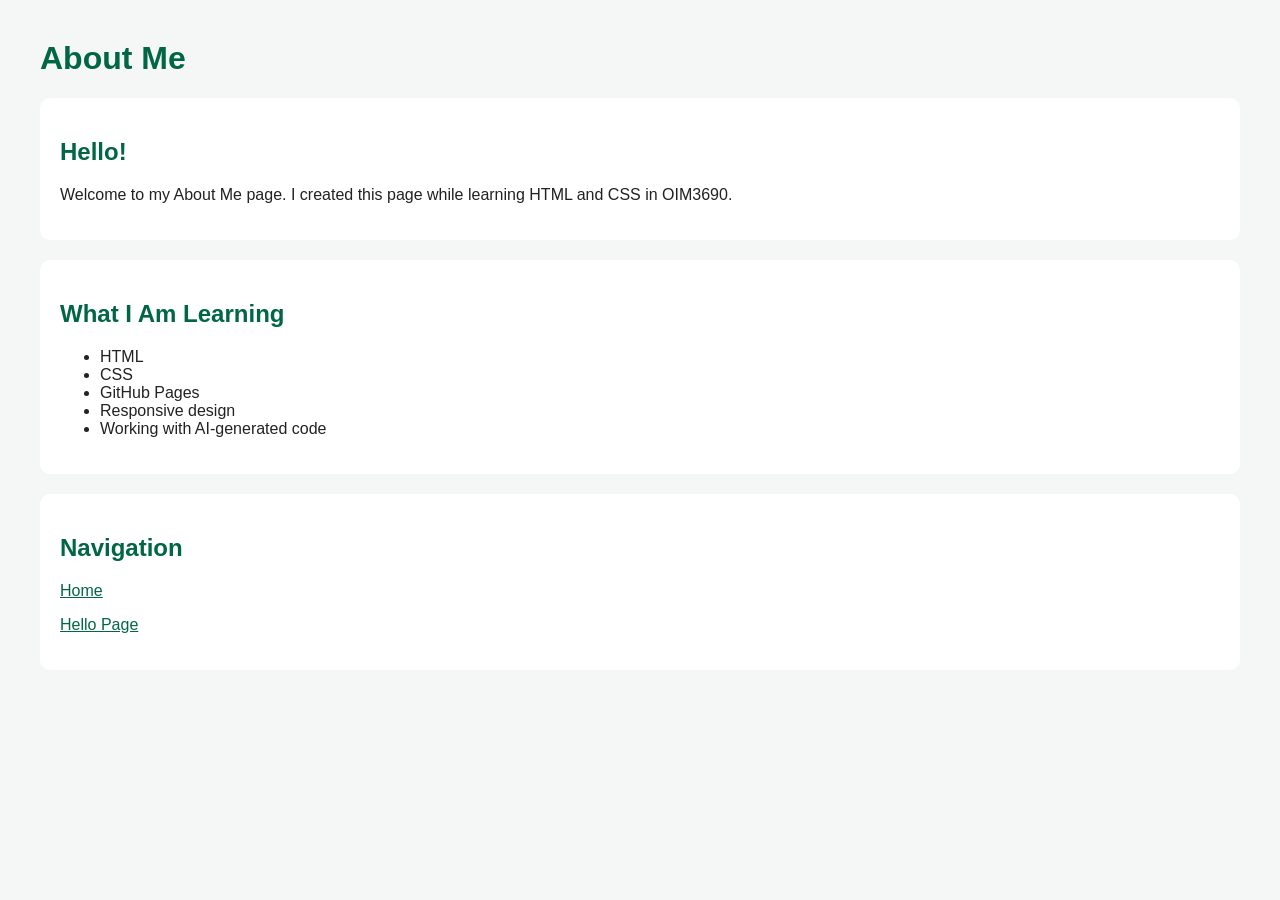
==== about-me.html @ 1d38023b "Add About Me page with HTML and CSS" ====
<!DOCTYPE html>
<html lang="en">

<head>
    <meta charset="UTF-8">
    <meta name="viewport" content="width=device-width, initial-scale=1.0">
    <title>About Me</title>

    <style>
        body {
            font-family: Arial, sans-serif;
            background-color: #f4f7f5;
            color: #222222;
            margin: 40px;
        }

        h1 {
            color: #006644;
        }

        h2 {
            color: #006644;
        }

        section {
            background-color: white;
            padding: 20px;
            margin-bottom: 20px;
            border-radius: 10px;
        }

        a {
            color: #006644;
        }

        a:hover {
            text-decoration: none;
        }
    </style>
</head>

<body>

    <h1>About Me</h1>

    <section>
        <h2>Hello!</h2>
        <p>
            Welcome to my About Me page. I created this page
            while learning HTML and CSS in OIM3690.
        </p>
    </section>

    <section>
        <h2>What I Am Learning</h2>
        <ul>
            <li>HTML</li>
            <li>CSS</li>
            <li>GitHub Pages</li>
            <li>Responsive design</li>
            <li>Working with AI-generated code</li>
        </ul>
    </section>

    <section>
        <h2>Navigation</h2>
        <p><a href="index.html">Home</a></p>
        <p><a href="hello.html">Hello Page</a></p>
    </section>

</body>
</html>
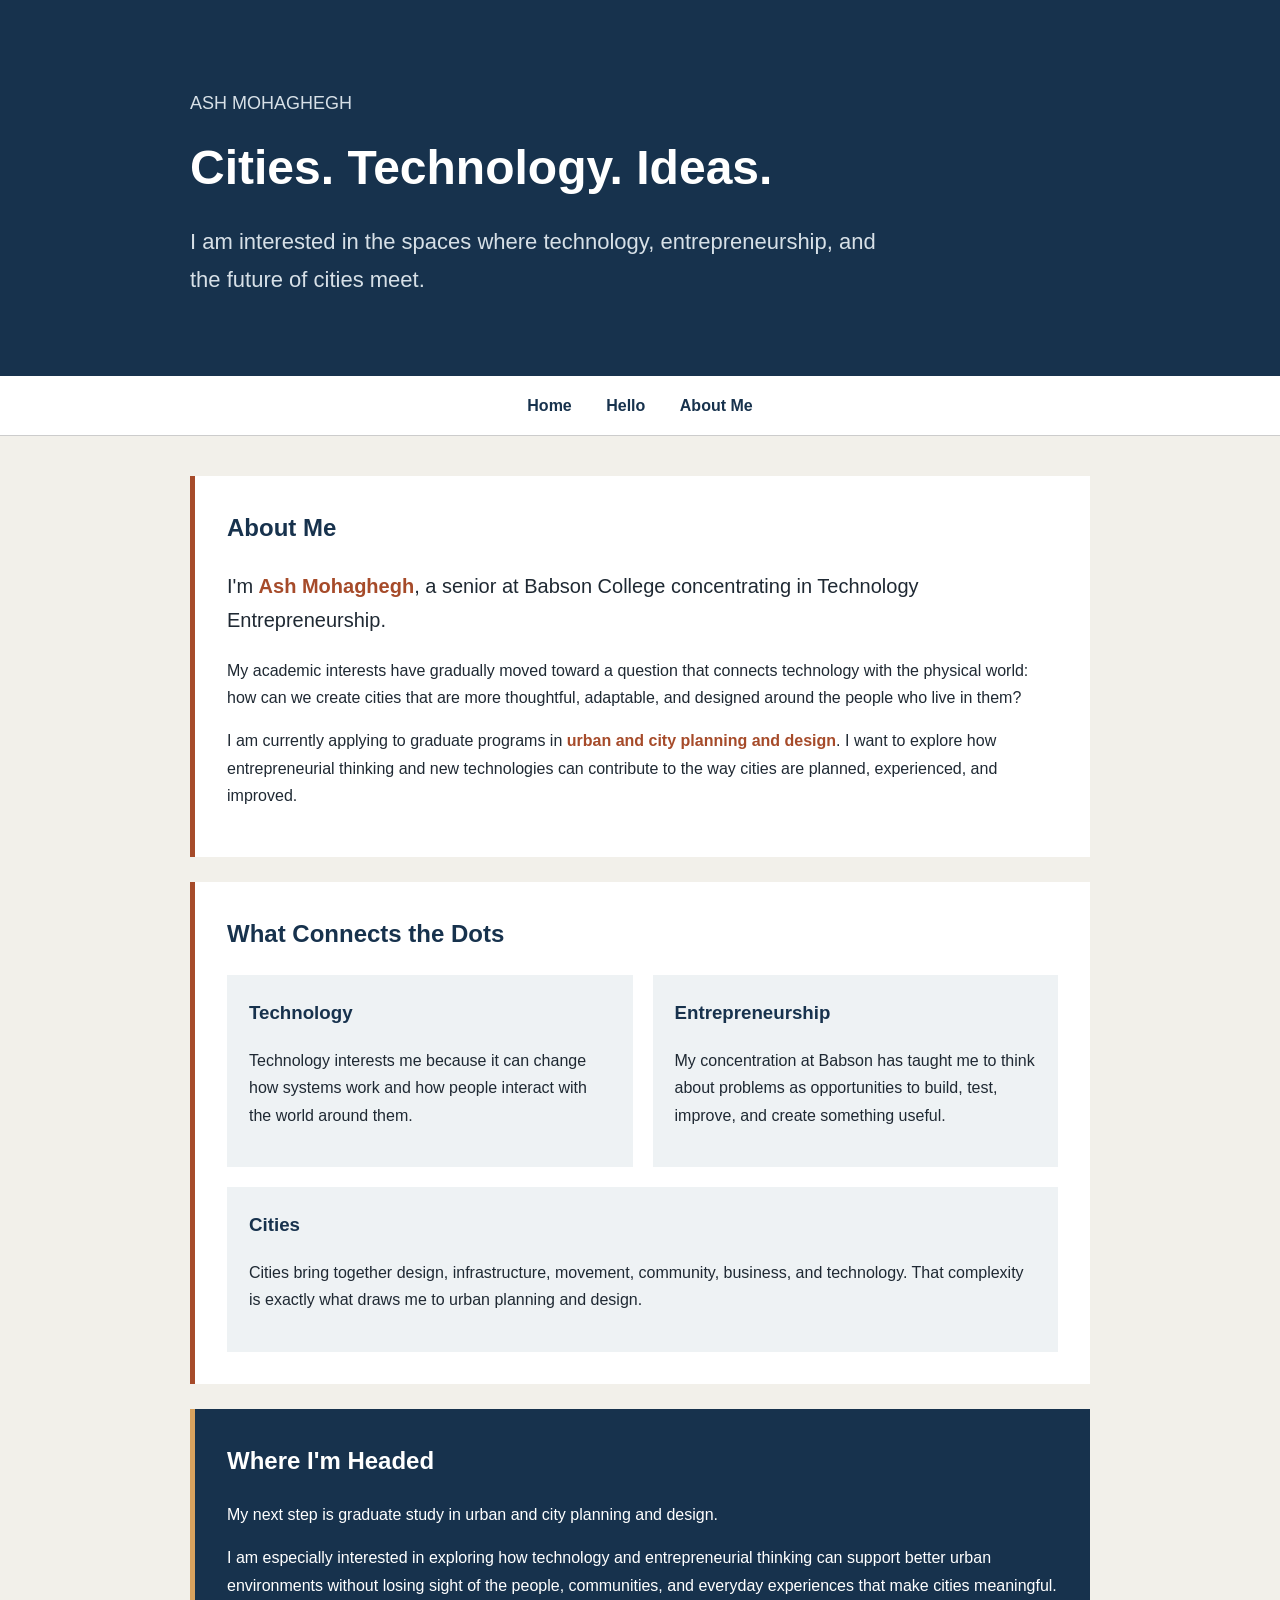
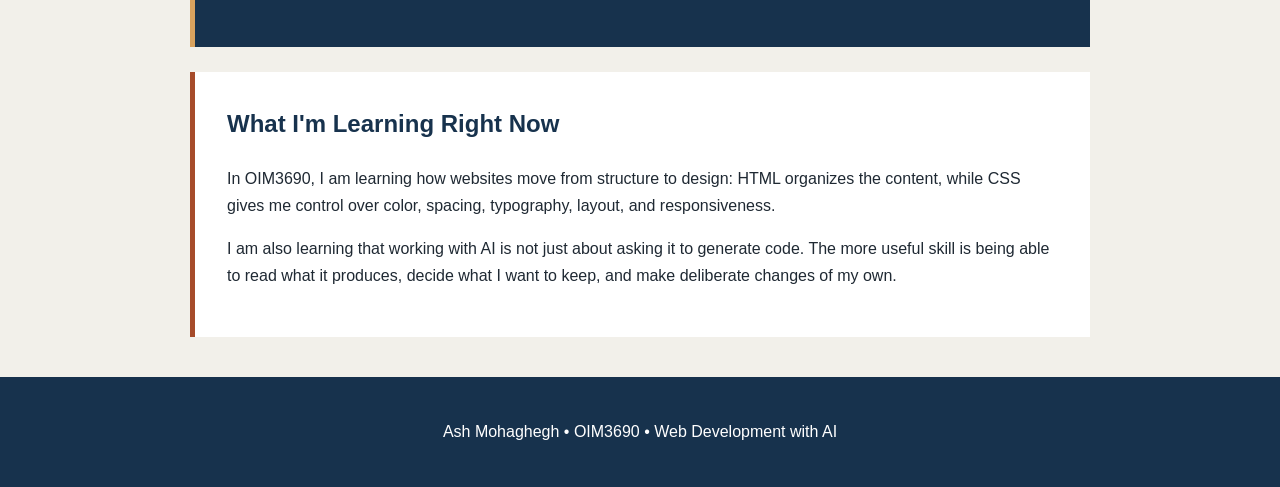
==== commit 0644fbbf: "Update About Me page with new content and styles" ====
--- a/about-me.html
+++ b/about-me.html
@@ -4,69 +4,309 @@
 <head>
     <meta charset="UTF-8">
     <meta name="viewport" content="width=device-width, initial-scale=1.0">
-    <title>About Me</title>
+
+    <title>About Ash Mohaghegh</title>
 
     <style>
+
         body {
-            font-family: Arial, sans-serif;
-            background-color: #f4f7f5;
-            color: #222222;
-            margin: 40px;
+            margin: 0;
+            font-family: Arial, Helvetica, sans-serif;
+            background-color: #f2f0ea;
+            color: #1f2933;
+            line-height: 1.7;
+        }
+
+        header {
+            background-color: #17324d;
+            color: white;
+            padding: 70px 25px;
+        }
+
+        .header-content {
+            max-width: 900px;
+            margin: auto;
+        }
+
+        header p {
+            color: #d7e0e7;
+            font-size: 18px;
+            margin-bottom: 8px;
         }
 
         h1 {
-            color: #006644;
-        }
-
-        h2 {
-            color: #006644;
+            font-size: 48px;
+            margin: 0;
+        }
+
+        .tagline {
+            font-size: 22px;
+            margin-top: 15px;
+            max-width: 700px;
+        }
+
+        nav {
+            background-color: #ffffff;
+            text-align: center;
+            padding: 16px;
+            border-bottom: 1px solid #cccccc;
+        }
+
+        nav a {
+            color: #17324d;
+            text-decoration: none;
+            font-weight: bold;
+            margin: 0 15px;
+        }
+
+        nav a:hover {
+            color: #a64b2a;
+        }
+
+        main {
+            max-width: 900px;
+            margin: 40px auto;
+            padding: 0 20px;
         }
 
         section {
             background-color: white;
-            padding: 20px;
-            margin-bottom: 20px;
-            border-radius: 10px;
-        }
-
-        a {
-            color: #006644;
-        }
-
-        a:hover {
-            text-decoration: none;
-        }
+            padding: 32px;
+            margin-bottom: 25px;
+            border-left: 5px solid #a64b2a;
+        }
+
+        h2 {
+            color: #17324d;
+            margin-top: 0;
+        }
+
+        .intro {
+            font-size: 20px;
+        }
+
+        .highlight {
+            color: #a64b2a;
+            font-weight: bold;
+        }
+
+        .path {
+            display: flex;
+            gap: 20px;
+            flex-wrap: wrap;
+        }
+
+        .path-card {
+            flex: 1;
+            min-width: 220px;
+            background-color: #eef2f4;
+            padding: 22px;
+        }
+
+        .path-card h3 {
+            color: #17324d;
+            margin-top: 0;
+        }
+
+        .current-focus {
+            background-color: #17324d;
+            color: white;
+            border-left: 5px solid #d8a25e;
+        }
+
+        .current-focus h2 {
+            color: white;
+        }
+
+        footer {
+            background-color: #17324d;
+            color: white;
+            text-align: center;
+            padding: 25px;
+            margin-top: 40px;
+        }
+
+        @media (max-width: 600px) {
+
+            h1 {
+                font-size: 36px;
+            }
+
+            .tagline {
+                font-size: 18px;
+            }
+
+            nav a {
+                display: block;
+                margin: 8px 0;
+            }
+
+            .path {
+                display: block;
+            }
+
+            .path-card {
+                margin-bottom: 15px;
+            }
+        }
+
     </style>
 </head>
 
 <body>
 
-    <h1>About Me</h1>
-
-    <section>
-        <h2>Hello!</h2>
-        <p>
-            Welcome to my About Me page. I created this page
-            while learning HTML and CSS in OIM3690.
-        </p>
-    </section>
-
-    <section>
-        <h2>What I Am Learning</h2>
-        <ul>
-            <li>HTML</li>
-            <li>CSS</li>
-            <li>GitHub Pages</li>
-            <li>Responsive design</li>
-            <li>Working with AI-generated code</li>
-        </ul>
-    </section>
-
-    <section>
-        <h2>Navigation</h2>
-        <p><a href="index.html">Home</a></p>
-        <p><a href="hello.html">Hello Page</a></p>
-    </section>
+    <header>
+
+        <div class="header-content">
+
+            <p>ASH MOHAGHEGH</p>
+
+            <h1>Cities. Technology. Ideas.</h1>
+
+            <p class="tagline">
+                I am interested in the spaces where technology,
+                entrepreneurship, and the future of cities meet.
+            </p>
+
+        </div>
+
+    </header>
+
+
+    <nav>
+        <a href="index.html">Home</a>
+        <a href="hello.html">Hello</a>
+        <a href="about-me.html">About Me</a>
+    </nav>
+
+
+    <main>
+
+        <section>
+
+            <h2>About Me</h2>
+
+            <p class="intro">
+                I'm <span class="highlight">Ash Mohaghegh</span>,
+                a senior at Babson College concentrating in
+                Technology Entrepreneurship.
+            </p>
+
+            <p>
+                My academic interests have gradually moved toward a
+                question that connects technology with the physical
+                world: how can we create cities that are more thoughtful,
+                adaptable, and designed around the people who live in them?
+            </p>
+
+            <p>
+                I am currently applying to graduate programs in
+                <span class="highlight">urban and city planning and design</span>.
+                I want to explore how entrepreneurial thinking and new
+                technologies can contribute to the way cities are planned,
+                experienced, and improved.
+            </p>
+
+        </section>
+
+
+        <section>
+
+            <h2>What Connects the Dots</h2>
+
+            <div class="path">
+
+                <div class="path-card">
+
+                    <h3>Technology</h3>
+
+                    <p>
+                        Technology interests me because it can change
+                        how systems work and how people interact with
+                        the world around them.
+                    </p>
+
+                </div>
+
+
+                <div class="path-card">
+
+                    <h3>Entrepreneurship</h3>
+
+                    <p>
+                        My concentration at Babson has taught me to
+                        think about problems as opportunities to build,
+                        test, improve, and create something useful.
+                    </p>
+
+                </div>
+
+
+                <div class="path-card">
+
+                    <h3>Cities</h3>
+
+                    <p>
+                        Cities bring together design, infrastructure,
+                        movement, community, business, and technology.
+                        That complexity is exactly what draws me to
+                        urban planning and design.
+                    </p>
+
+                </div>
+
+            </div>
+
+        </section>
+
+
+        <section class="current-focus">
+
+            <h2>Where I'm Headed</h2>
+
+            <p>
+                My next step is graduate study in urban and city
+                planning and design.
+            </p>
+
+            <p>
+                I am especially interested in exploring how technology
+                and entrepreneurial thinking can support better urban
+                environments without losing sight of the people,
+                communities, and everyday experiences that make cities
+                meaningful.
+            </p>
+
+        </section>
+
+
+        <section>
+
+            <h2>What I'm Learning Right Now</h2>
+
+            <p>
+                In OIM3690, I am learning how websites move from
+                structure to design: HTML organizes the content,
+                while CSS gives me control over color, spacing,
+                typography, layout, and responsiveness.
+            </p>
+
+            <p>
+                I am also learning that working with AI is not just
+                about asking it to generate code. The more useful skill
+                is being able to read what it produces, decide what I
+                want to keep, and make deliberate changes of my own.
+            </p>
+
+        </section>
+
+    </main>
+
+
+    <footer>
+        <p>Ash Mohaghegh • OIM3690 • Web Development with AI</p>
+    </footer>
 
 </body>
+
 </html>
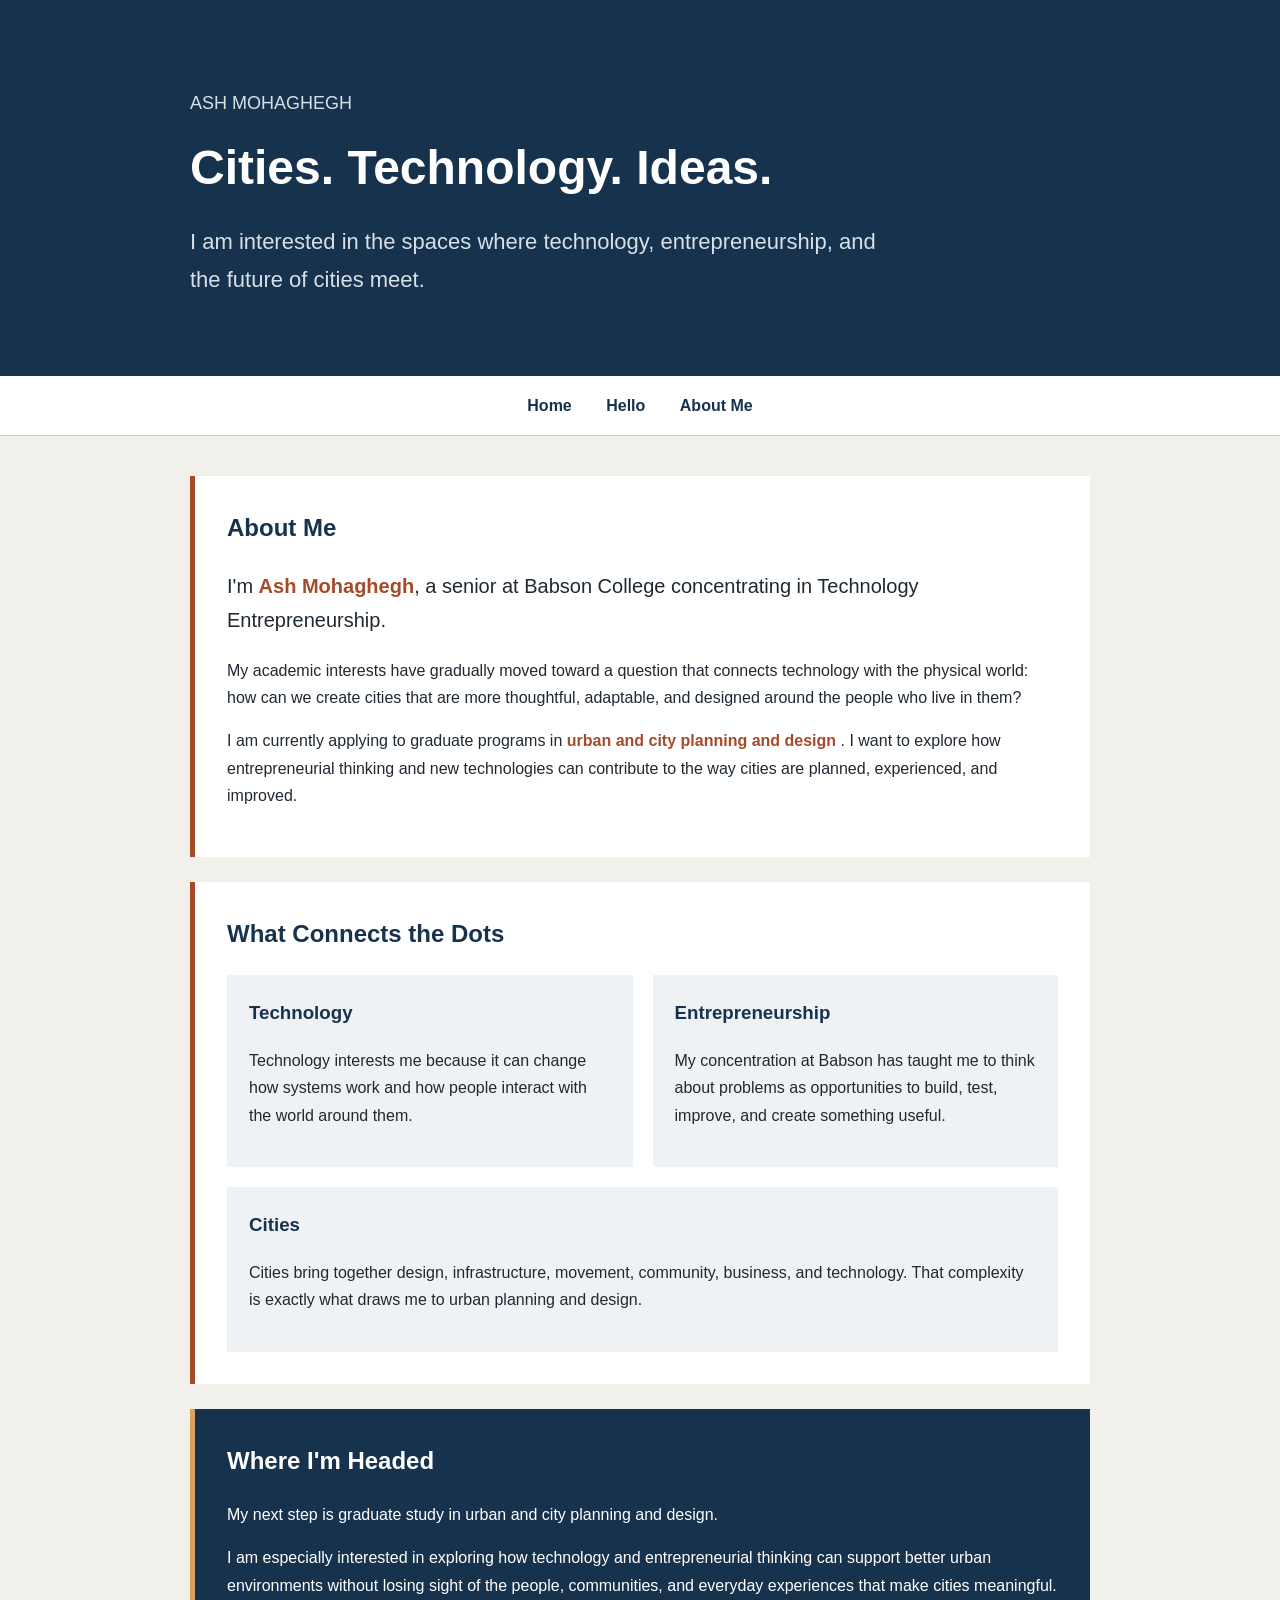
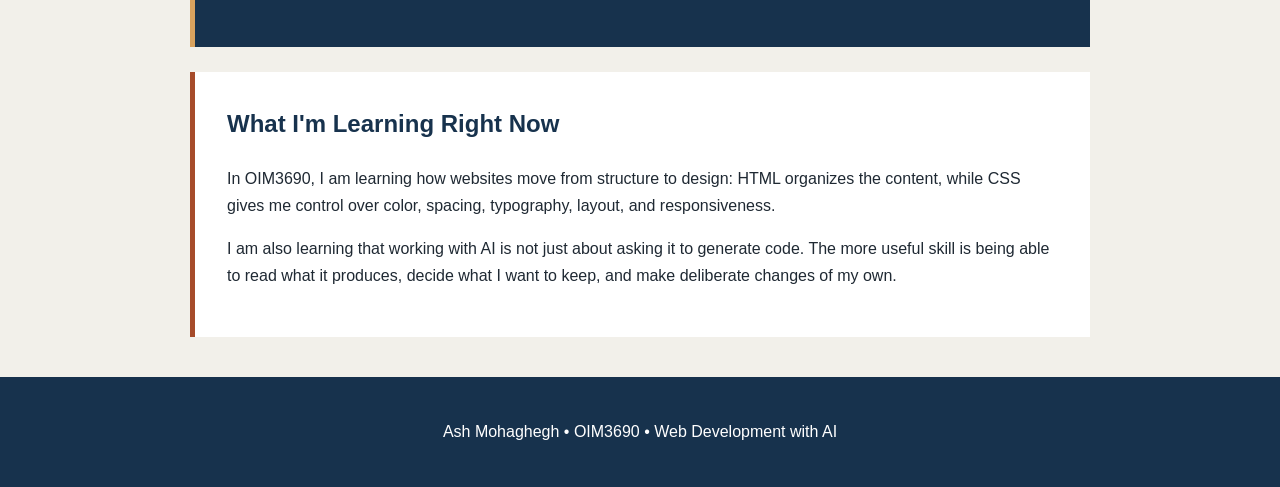
==== commit 22472a92: "Refactor CSS by linking external stylesheet Removed internal CSS styles and linked external styleshe" ====
--- a/about-me.html
+++ b/about-me.html
@@ -7,150 +7,7 @@
 
     <title>About Ash Mohaghegh</title>
 
-    <style>
-
-        body {
-            margin: 0;
-            font-family: Arial, Helvetica, sans-serif;
-            background-color: #f2f0ea;
-            color: #1f2933;
-            line-height: 1.7;
-        }
-
-        header {
-            background-color: #17324d;
-            color: white;
-            padding: 70px 25px;
-        }
-
-        .header-content {
-            max-width: 900px;
-            margin: auto;
-        }
-
-        header p {
-            color: #d7e0e7;
-            font-size: 18px;
-            margin-bottom: 8px;
-        }
-
-        h1 {
-            font-size: 48px;
-            margin: 0;
-        }
-
-        .tagline {
-            font-size: 22px;
-            margin-top: 15px;
-            max-width: 700px;
-        }
-
-        nav {
-            background-color: #ffffff;
-            text-align: center;
-            padding: 16px;
-            border-bottom: 1px solid #cccccc;
-        }
-
-        nav a {
-            color: #17324d;
-            text-decoration: none;
-            font-weight: bold;
-            margin: 0 15px;
-        }
-
-        nav a:hover {
-            color: #a64b2a;
-        }
-
-        main {
-            max-width: 900px;
-            margin: 40px auto;
-            padding: 0 20px;
-        }
-
-        section {
-            background-color: white;
-            padding: 32px;
-            margin-bottom: 25px;
-            border-left: 5px solid #a64b2a;
-        }
-
-        h2 {
-            color: #17324d;
-            margin-top: 0;
-        }
-
-        .intro {
-            font-size: 20px;
-        }
-
-        .highlight {
-            color: #a64b2a;
-            font-weight: bold;
-        }
-
-        .path {
-            display: flex;
-            gap: 20px;
-            flex-wrap: wrap;
-        }
-
-        .path-card {
-            flex: 1;
-            min-width: 220px;
-            background-color: #eef2f4;
-            padding: 22px;
-        }
-
-        .path-card h3 {
-            color: #17324d;
-            margin-top: 0;
-        }
-
-        .current-focus {
-            background-color: #17324d;
-            color: white;
-            border-left: 5px solid #d8a25e;
-        }
-
-        .current-focus h2 {
-            color: white;
-        }
-
-        footer {
-            background-color: #17324d;
-            color: white;
-            text-align: center;
-            padding: 25px;
-            margin-top: 40px;
-        }
-
-        @media (max-width: 600px) {
-
-            h1 {
-                font-size: 36px;
-            }
-
-            .tagline {
-                font-size: 18px;
-            }
-
-            nav a {
-                display: block;
-                margin: 8px 0;
-            }
-
-            .path {
-                display: block;
-            }
-
-            .path-card {
-                margin-bottom: 15px;
-            }
-        }
-
-    </style>
+    <link rel="stylesheet" href="css/styles.css">
 </head>
 
 <body>
@@ -201,7 +58,9 @@
 
             <p>
                 I am currently applying to graduate programs in
-                <span class="highlight">urban and city planning and design</span>.
+                <span class="highlight">
+                    urban and city planning and design
+                </span>.
                 I want to explore how entrepreneurial thinking and new
                 technologies can contribute to the way cities are planned,
                 experienced, and improved.
--- a/css/styles.css
+++ b/css/styles.css
@@ -0,0 +1,151 @@
+body {
+    margin: 0;
+    font-family: Arial, Helvetica, sans-serif;
+    background-color: #f2f0ea;
+    color: #1f2933;
+    line-height: 1.7;
+}
+
+header {
+    background-color: #17324d;
+    color: white;
+    padding: 70px 25px;
+}
+
+.header-content {
+    max-width: 900px;
+    margin: auto;
+}
+
+header p {
+    color: #d7e0e7;
+    font-size: 18px;
+    margin-bottom: 8px;
+}
+
+h1 {
+    font-size: 48px;
+    margin: 0;
+}
+
+.tagline {
+    font-size: 22px;
+    margin-top: 15px;
+    max-width: 700px;
+}
+
+nav {
+    background-color: #ffffff;
+    text-align: center;
+    padding: 16px;
+    border-bottom: 1px solid #cccccc;
+}
+
+nav a {
+    color: #17324d;
+    text-decoration: none;
+    font-weight: bold;
+    margin: 0 15px;
+}
+
+nav a:hover {
+    color: #a64b2a;
+}
+
+main {
+    max-width: 900px;
+    margin: 40px auto;
+    padding: 0 20px;
+}
+
+section {
+    background-color: white;
+    padding: 32px;
+    margin-bottom: 25px;
+    border-left: 5px solid #a64b2a;
+}
+
+h2 {
+    color: #17324d;
+    margin-top: 0;
+}
+
+.intro {
+    font-size: 20px;
+}
+
+.highlight {
+    color: #a64b2a;
+    font-weight: bold;
+}
+
+.path {
+    display: flex;
+    gap: 20px;
+    flex-wrap: wrap;
+}
+
+.path-card {
+    flex: 1;
+    min-width: 220px;
+    background-color: #eef2f4;
+    padding: 22px;
+}
+
+.path-card h3 {
+    color: #17324d;
+    margin-top: 0;
+}
+
+.current-focus {
+    background-color: #17324d;
+    color: white;
+    border-left: 5px solid #d8a25e;
+}
+
+.current-focus h2 {
+    color: white;
+}
+
+footer {
+    background-color: #17324d;
+    color: white;
+    text-align: center;
+    padding: 25px;
+    margin-top: 40px;
+}
+
+/* Responsive design */
+
+@media (max-width: 600px) {
+
+    h1 {
+        font-size: 36px;
+    }
+
+    .tagline {
+        font-size: 18px;
+    }
+
+    nav a {
+        display: block;
+        margin: 8px 0;
+    }
+
+    .path {
+        display: block;
+    }
+
+    .path-card {
+        margin-bottom: 15px;
+    }
+
+    main {
+        margin: 20px auto;
+        padding: 0 12px;
+    }
+
+    section {
+        padding: 22px;
+    }
+}
